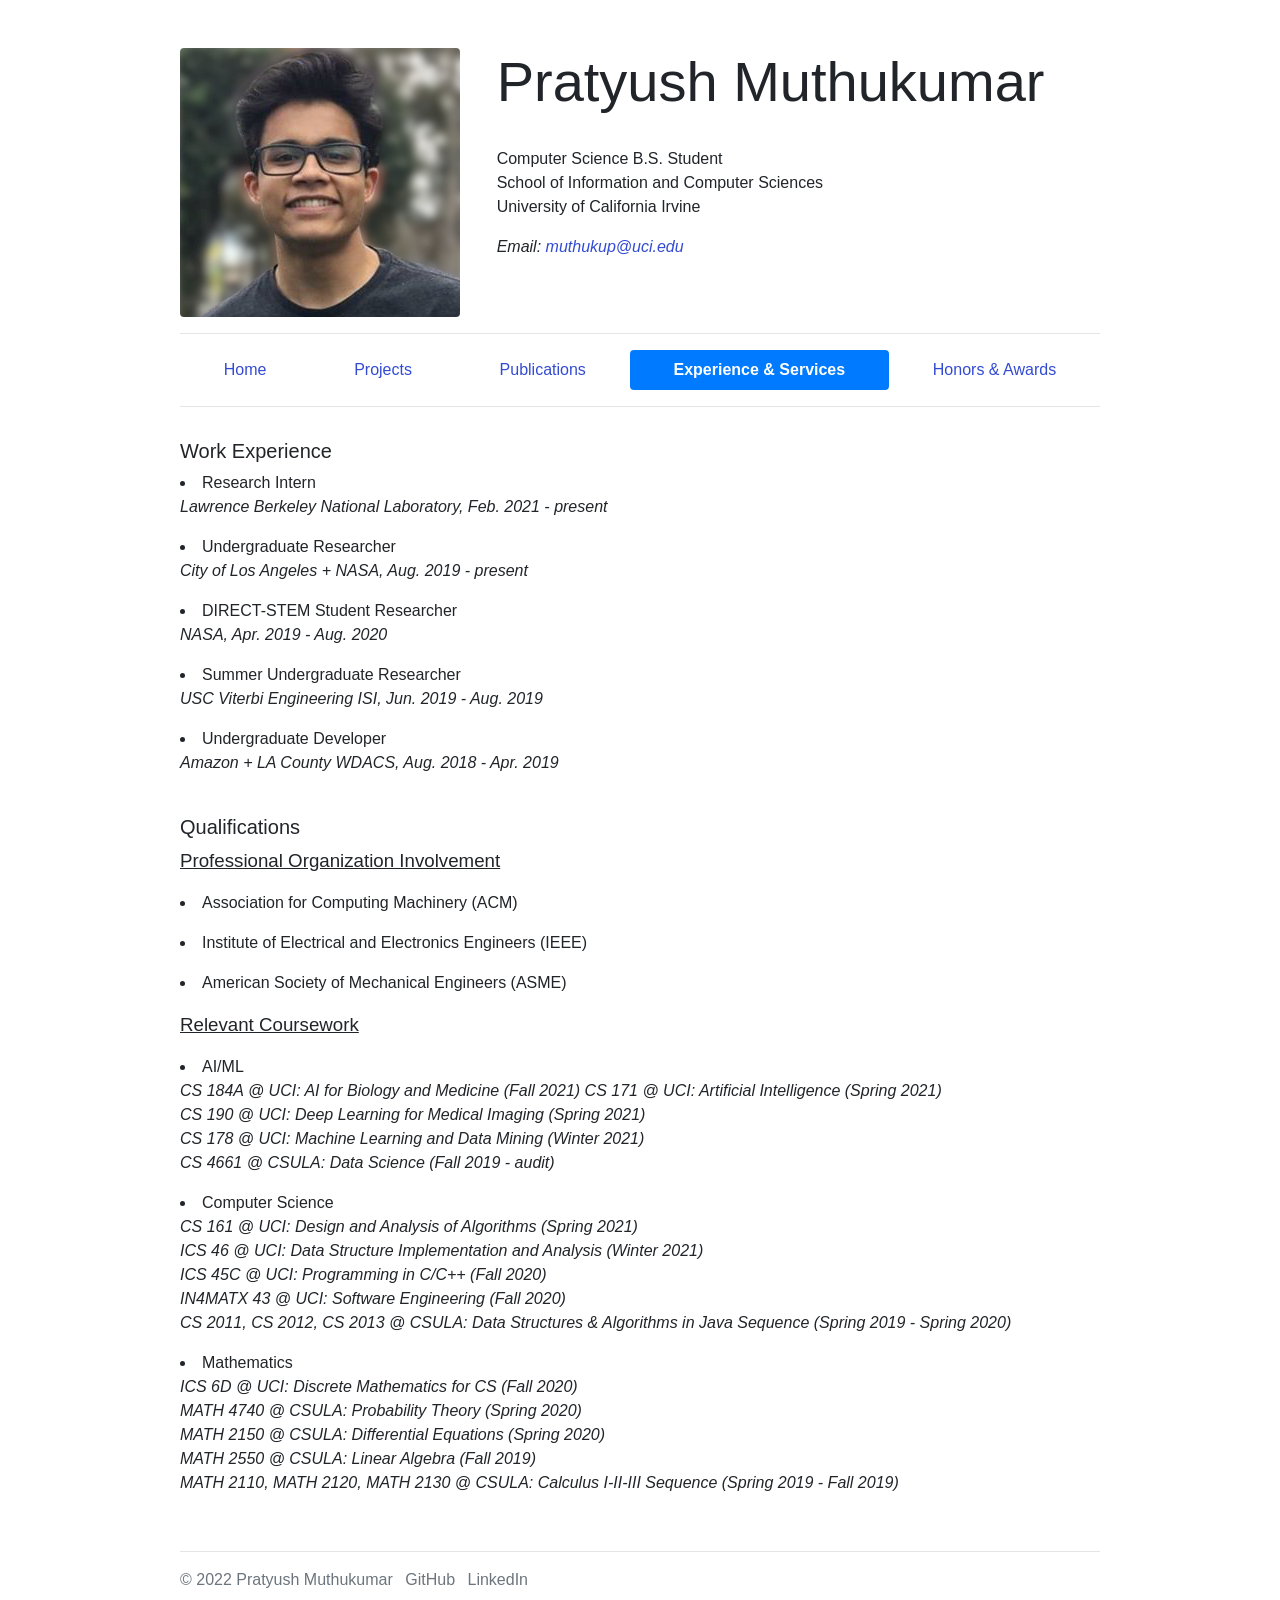
==== experience/index.html @ 7e535407 "Update index.html" ====
<!DOCTYPE html>
<html lang="en">

<style type="text/css">
/* unvisited link */
a:link {
    color: #334bd3;
}

/* visited link */
a:visited {
    color: #334bd3;
}

/* mouse over link */
a:hover {
    color: #334bd3;
}

/* selected link */
a:active {
    color: #334bd3;
}
</style>

<head>
  <meta charset="utf-8">
  <title>Pratyush Muthukumar</title>
  <meta name="author" content="Pratyush Muthukumar">
  <link rel="stylesheet" href="https://cdnjs.cloudflare.com/ajax/libs/twitter-bootstrap/4.1.3/css/bootstrap.min.css" type="text/css">
  <link rel="icon" type="image/png" href="../images/icon.png">
</head>

<body>

<div class="pt-5">
  <div class="container">
    <div class="row">

      <div class="col-md-10 offset-1">
        <div class="row">

          <div class="col-md-4">
            <img src="../images/profile.png" class="img-fluid d-block rounded">
          </div>

          <div class="col-md-8">
            <h1 class="display-4"> Pratyush Muthukumar </h1>
            <p><br> Computer Science B.S. Student <br>
               School of Information and Computer Sciences <br>
               University of California Irvine </p>
            <p class="font-italic"> Email: <a href="mailto:muthukup@uci.edu">muthukup@uci.edu</a></p>
          </div>

        </div>
      </div>

    </div>
  </div>
</div>

<div class="">
  <div class="container">
    <div class="row">
      <div class="col-md-10 offset-1">
        <hr>
        <ul class="nav nav-pills nav-fill">
          <li class="nav-item">
            <a href="../index.html" class="nav-link">Home</a>
          </li>
          <li class="nav-item">
            <a href="../projects/index.html" class="nav-link">Projects</a>
          </li>
          <li class="nav-item">
            <a href="../publications/index.html" class="nav-link">Publications</a>
          </li>
          <li class="nav-item">
            <a href="#" class="active nav-link"><b>Experience & Services</b></a>
          </li>
          <li class="nav-item">
            <a href="../honors/index.html" class="nav-link">Honors & Awards</a>
          </li>
        </ul>
        <hr>
      </div>
    </div>
  </div>
</div>

<div class="pt-3">
  <div class="container">
    <div class="row">
      <div class="col-md-10 offset-1">
        <h5 class="">Work Experience</h5>
          <li class="">Research Intern </li>
          <p class="font-italic">Lawrence Berkeley National Laboratory, Feb. 2021 - present</p>
          <li class="">Undergraduate Researcher </li>
          <p class="font-italic">City of Los Angeles + NASA, Aug. 2019 - present</p>
          <li class="">DIRECT-STEM Student Researcher </li>
          <p class="font-italic">NASA, Apr. 2019 - Aug. 2020</p>
          <li class="">Summer Undergraduate Researcher</li>
          <p class="font-italic">USC Viterbi Engineering ISI, Jun. 2019 - Aug. 2019</p>
          <li class="">Undergraduate Developer</li>
          <p class="font-italic">Amazon + LA County WDACS, Aug. 2018 - Apr. 2019</p>
        <br>

        <h5 class="">Qualifications</h5>
        <p style="font-size: 1.17em;"><u>Professional Organization Involvement</u></p>
        <p> 
          <li class="">Association for Computing Machinery (ACM)</li>
        </p>
        <p> 
          <li class="">Institute of Electrical and Electronics Engineers (IEEE)</li>
        </p>
        <p> 
          <li class=""> American Society of Mechanical Engineers (ASME) </li>
        </p>
        <p style="font-size: 1.17em;"><u>Relevant Coursework</u></p>
          <p> 
            <li class="">AI/ML</li>
            <i>CS 184A @ UCI: AI for Biology and Medicine (Fall 2021)</i>
            <i>CS 171 @ UCI: Artificial Intelligence (Spring 2021)</i><br>
            <i>CS 190 @ UCI: Deep Learning for Medical Imaging (Spring 2021)</i><br>
            <i>CS 178 @ UCI: Machine Learning and Data Mining (Winter 2021)</i><br>
            <i>CS 4661 @ CSULA: Data Science (Fall 2019 - audit)</i><br>
          </p>
           <p> 
            <li class="">Computer Science</li>
            <i>CS 161 @ UCI: Design and Analysis of Algorithms (Spring 2021)</i><br>
            <i>ICS 46 @ UCI: Data Structure Implementation and Analysis (Winter 2021)</i><br>
            <i>ICS 45C @ UCI: Programming in C/C++ (Fall 2020)</i><br>
            <i>IN4MATX 43 @ UCI: Software Engineering (Fall 2020)</i><br>
            <i>CS 2011, CS 2012, CS 2013 @ CSULA: Data Structures & Algorithms in Java Sequence (Spring 2019 - Spring 2020)</i><br>
          </p>
          <p> 
            <li class="">Mathematics</li>
            <i>ICS 6D @ UCI: Discrete Mathematics for CS (Fall 2020)</i><br>
            <i>MATH 4740 @ CSULA: Probability Theory (Spring 2020)</i><br>
            <i>MATH 2150 @ CSULA: Differential Equations (Spring 2020)</i><br>
            <i>MATH 2550 @ CSULA: Linear Algebra (Fall 2019)</i><br>
            <i>MATH 2110, MATH 2120, MATH 2130 @ CSULA: Calculus I-II-III Sequence (Spring 2019 - Fall 2019)</i><br>
          </p>
        <br>
      </div>
    </div>
  </div>
</div>

<div class="">
  <div class="container">
    <div class="row">
      <div class="col-md-10 offset-1">
        <hr>
          <ul class="list-inline">
            <li class="list-inline-item text-muted"> &copy; 2022 Pratyush Muthukumar</li>
            <li class="list-inline-item"><a href="https://github.com/PannuMuthu" target="_blank" class="text-muted">GitHub</a></li>
            <li class="list-inline-item"><a href="https://www.linkedin.com/in/pratyush-muthukumar/" target="_blank" class="text-muted">LinkedIn</a></li>
          </ul>
      </div>
    </div>
  </div>
</div>

</body>
</html>
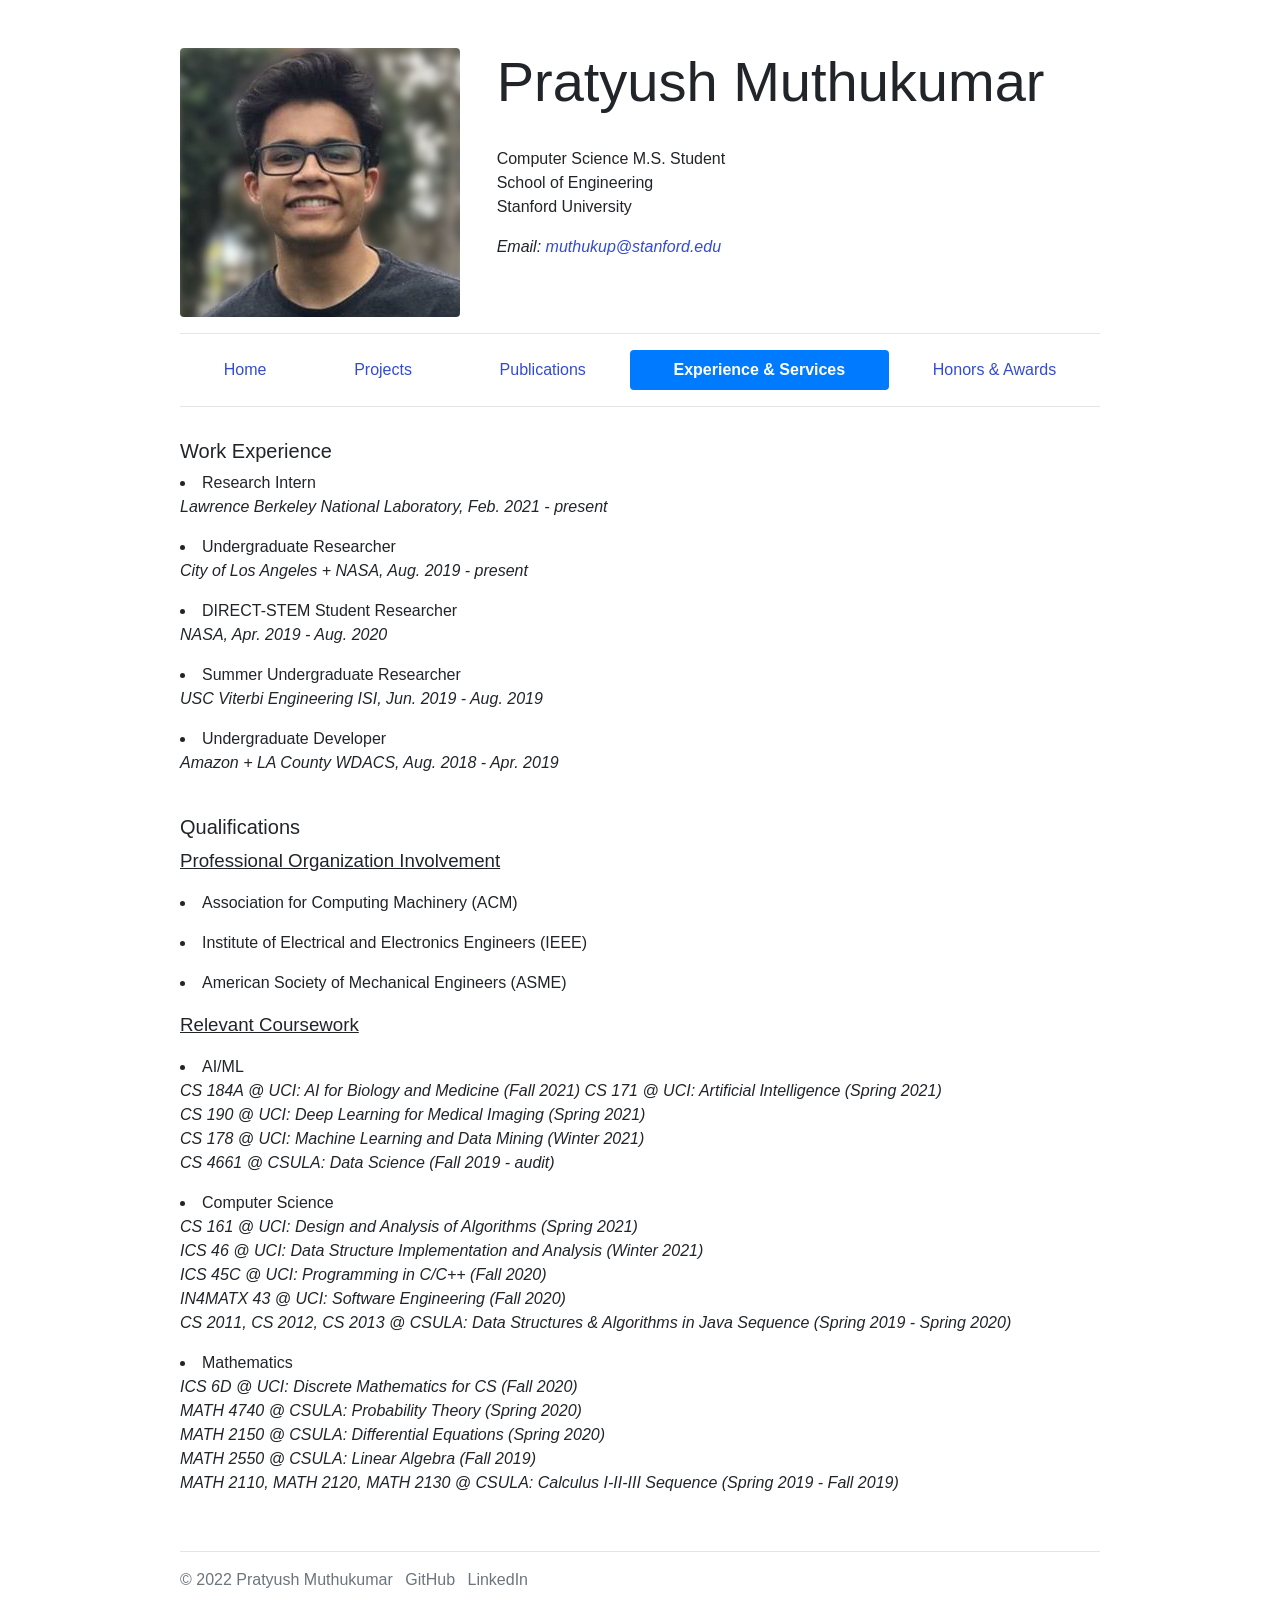
==== commit 44e6f8e5: "Update index.html" ====
--- a/experience/index.html
+++ b/experience/index.html
@@ -46,10 +46,10 @@
 
           <div class="col-md-8">
             <h1 class="display-4"> Pratyush Muthukumar </h1>
-            <p><br> Computer Science B.S. Student <br>
-               School of Information and Computer Sciences <br>
-               University of California Irvine </p>
-            <p class="font-italic"> Email: <a href="mailto:muthukup@uci.edu">muthukup@uci.edu</a></p>
+            <p><br> Computer Science M.S. Student <br>
+               School of Engineering <br>
+               Stanford University </p>
+            <p class="font-italic"> Email: <a href="mailto:muthukup@stanford.edu">muthukup@stanford.edu</a></p>
           </div>
 
         </div>
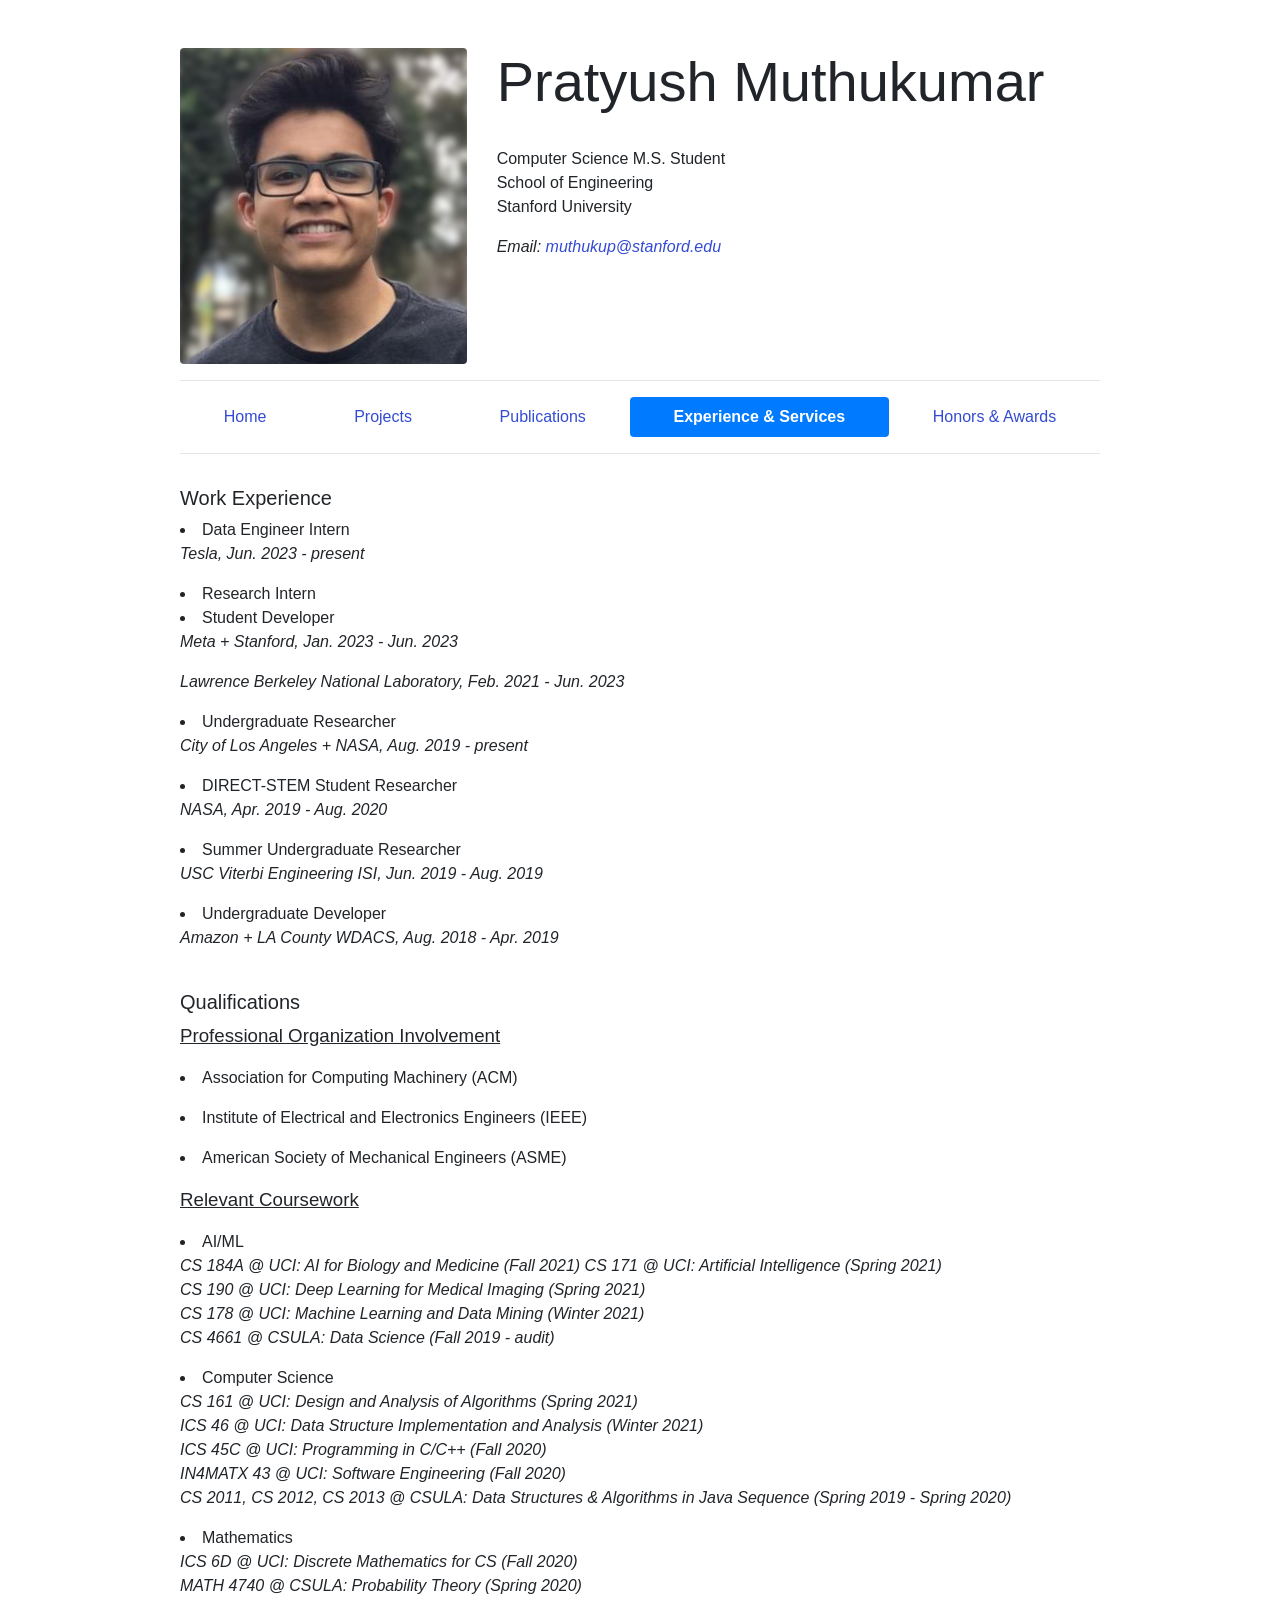
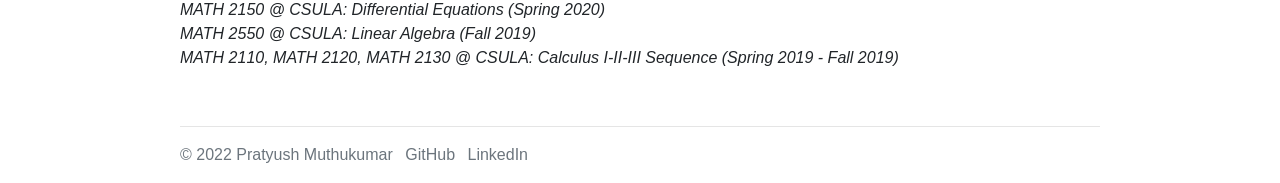
==== commit 7a8ed738: "Update index.html" ====
--- a/experience/index.html
+++ b/experience/index.html
@@ -92,8 +92,12 @@
     <div class="row">
       <div class="col-md-10 offset-1">
         <h5 class="">Work Experience</h5>
+          <li class="">Data Engineer Intern </li>
+          <p class="font-italic">Tesla, Jun. 2023 - present</p>
           <li class="">Research Intern </li>
-          <p class="font-italic">Lawrence Berkeley National Laboratory, Feb. 2021 - present</p>
+          <li class="">Student Developer</li>
+          <p class="font-italic">Meta + Stanford, Jan. 2023 - Jun. 2023</p>
+          <p class="font-italic">Lawrence Berkeley National Laboratory, Feb. 2021 - Jun. 2023</p>
           <li class="">Undergraduate Researcher </li>
           <p class="font-italic">City of Los Angeles + NASA, Aug. 2019 - present</p>
           <li class="">DIRECT-STEM Student Researcher </li>
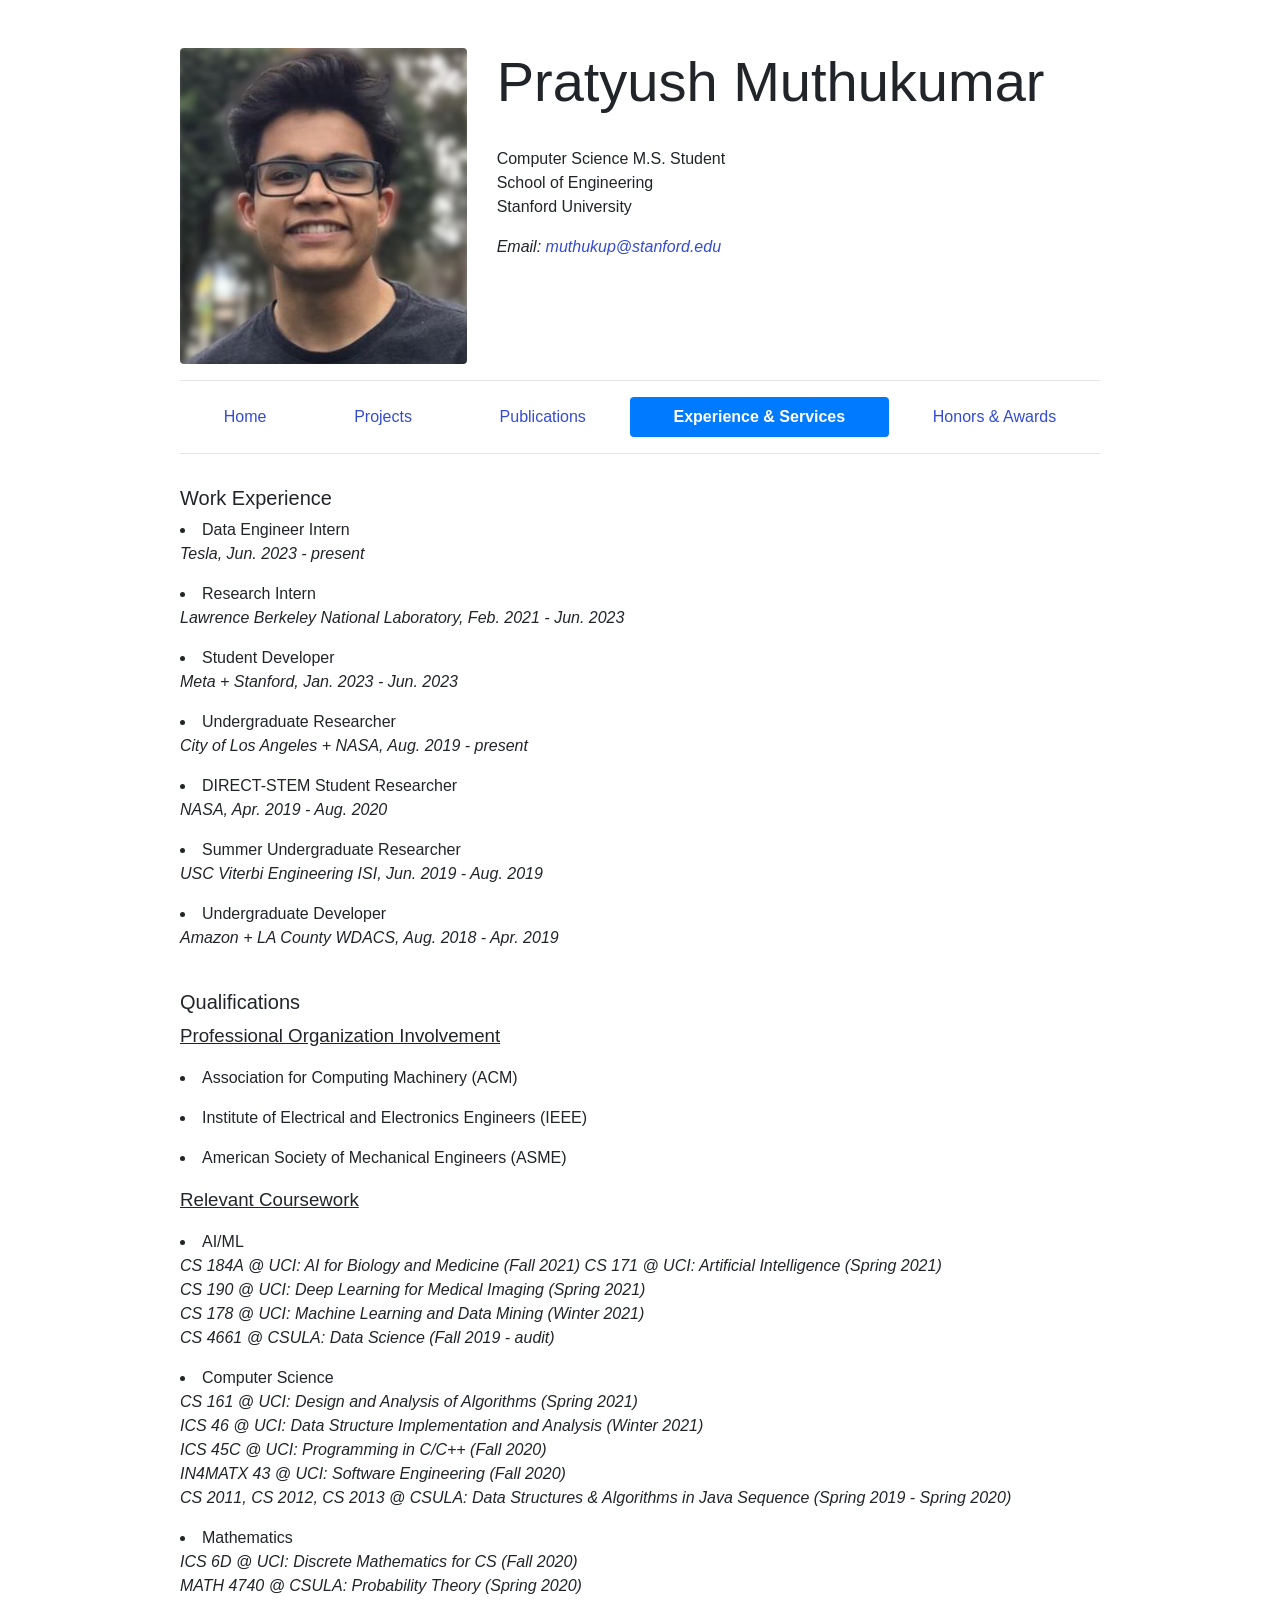
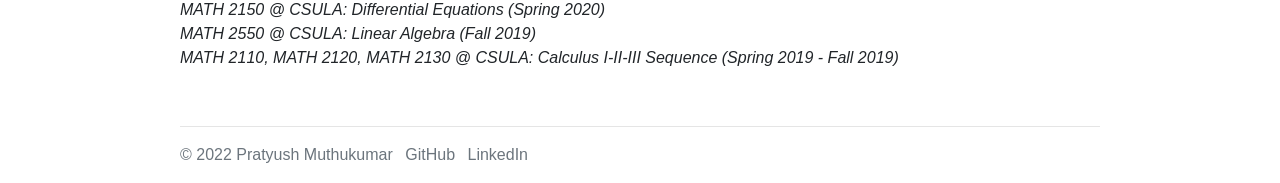
==== commit 9d26f974: "Update index.html" ====
--- a/experience/index.html
+++ b/experience/index.html
@@ -95,9 +95,9 @@
           <li class="">Data Engineer Intern </li>
           <p class="font-italic">Tesla, Jun. 2023 - present</p>
           <li class="">Research Intern </li>
+          <p class="font-italic">Lawrence Berkeley National Laboratory, Feb. 2021 - Jun. 2023</p>
           <li class="">Student Developer</li>
           <p class="font-italic">Meta + Stanford, Jan. 2023 - Jun. 2023</p>
-          <p class="font-italic">Lawrence Berkeley National Laboratory, Feb. 2021 - Jun. 2023</p>
           <li class="">Undergraduate Researcher </li>
           <p class="font-italic">City of Los Angeles + NASA, Aug. 2019 - present</p>
           <li class="">DIRECT-STEM Student Researcher </li>
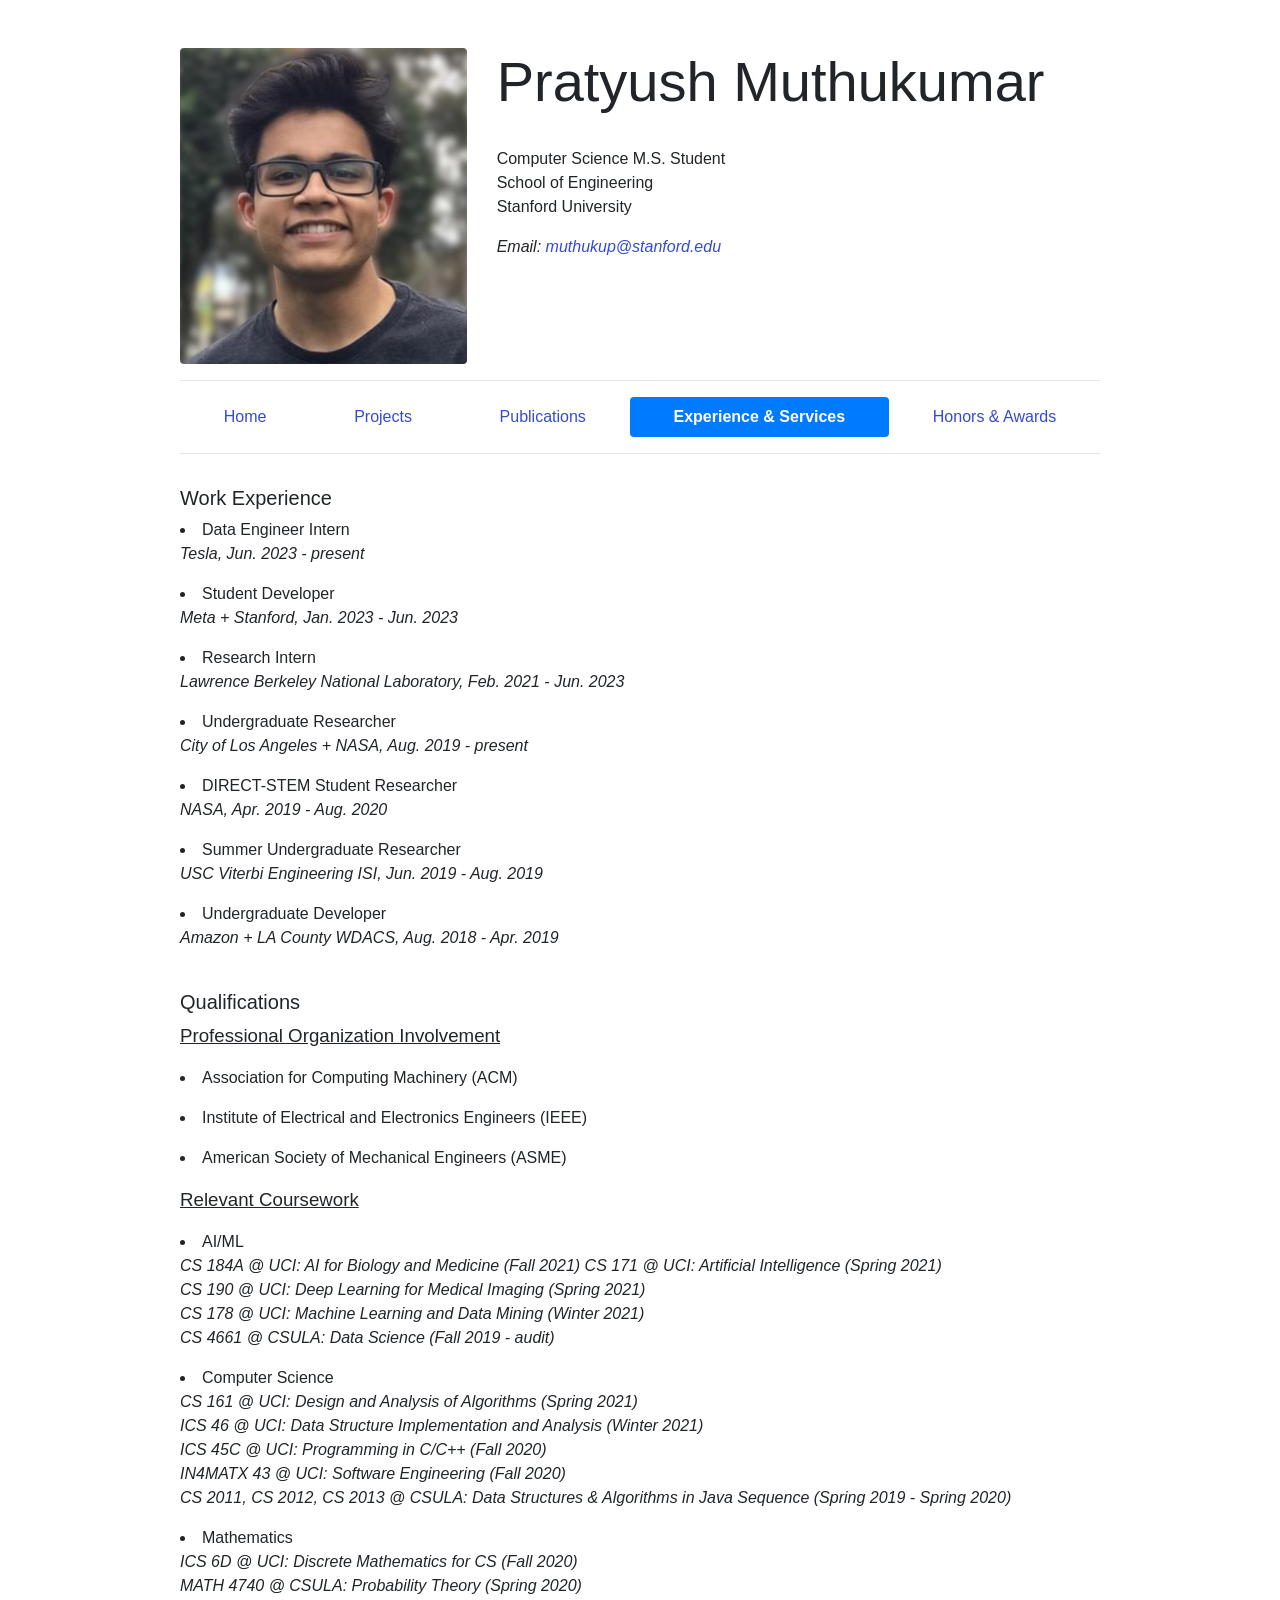
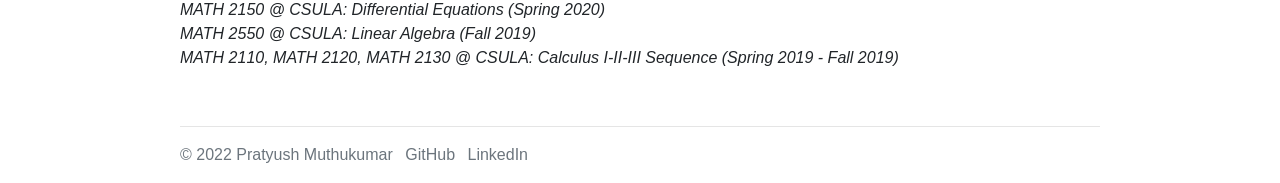
==== commit b96bd144: "Update index.html" ====
--- a/experience/index.html
+++ b/experience/index.html
@@ -94,10 +94,10 @@
         <h5 class="">Work Experience</h5>
           <li class="">Data Engineer Intern </li>
           <p class="font-italic">Tesla, Jun. 2023 - present</p>
+          <li class="">Student Developer</li>
+          <p class="font-italic">Meta + Stanford, Jan. 2023 - Jun. 2023</p>
           <li class="">Research Intern </li>
           <p class="font-italic">Lawrence Berkeley National Laboratory, Feb. 2021 - Jun. 2023</p>
-          <li class="">Student Developer</li>
-          <p class="font-italic">Meta + Stanford, Jan. 2023 - Jun. 2023</p>
           <li class="">Undergraduate Researcher </li>
           <p class="font-italic">City of Los Angeles + NASA, Aug. 2019 - present</p>
           <li class="">DIRECT-STEM Student Researcher </li>
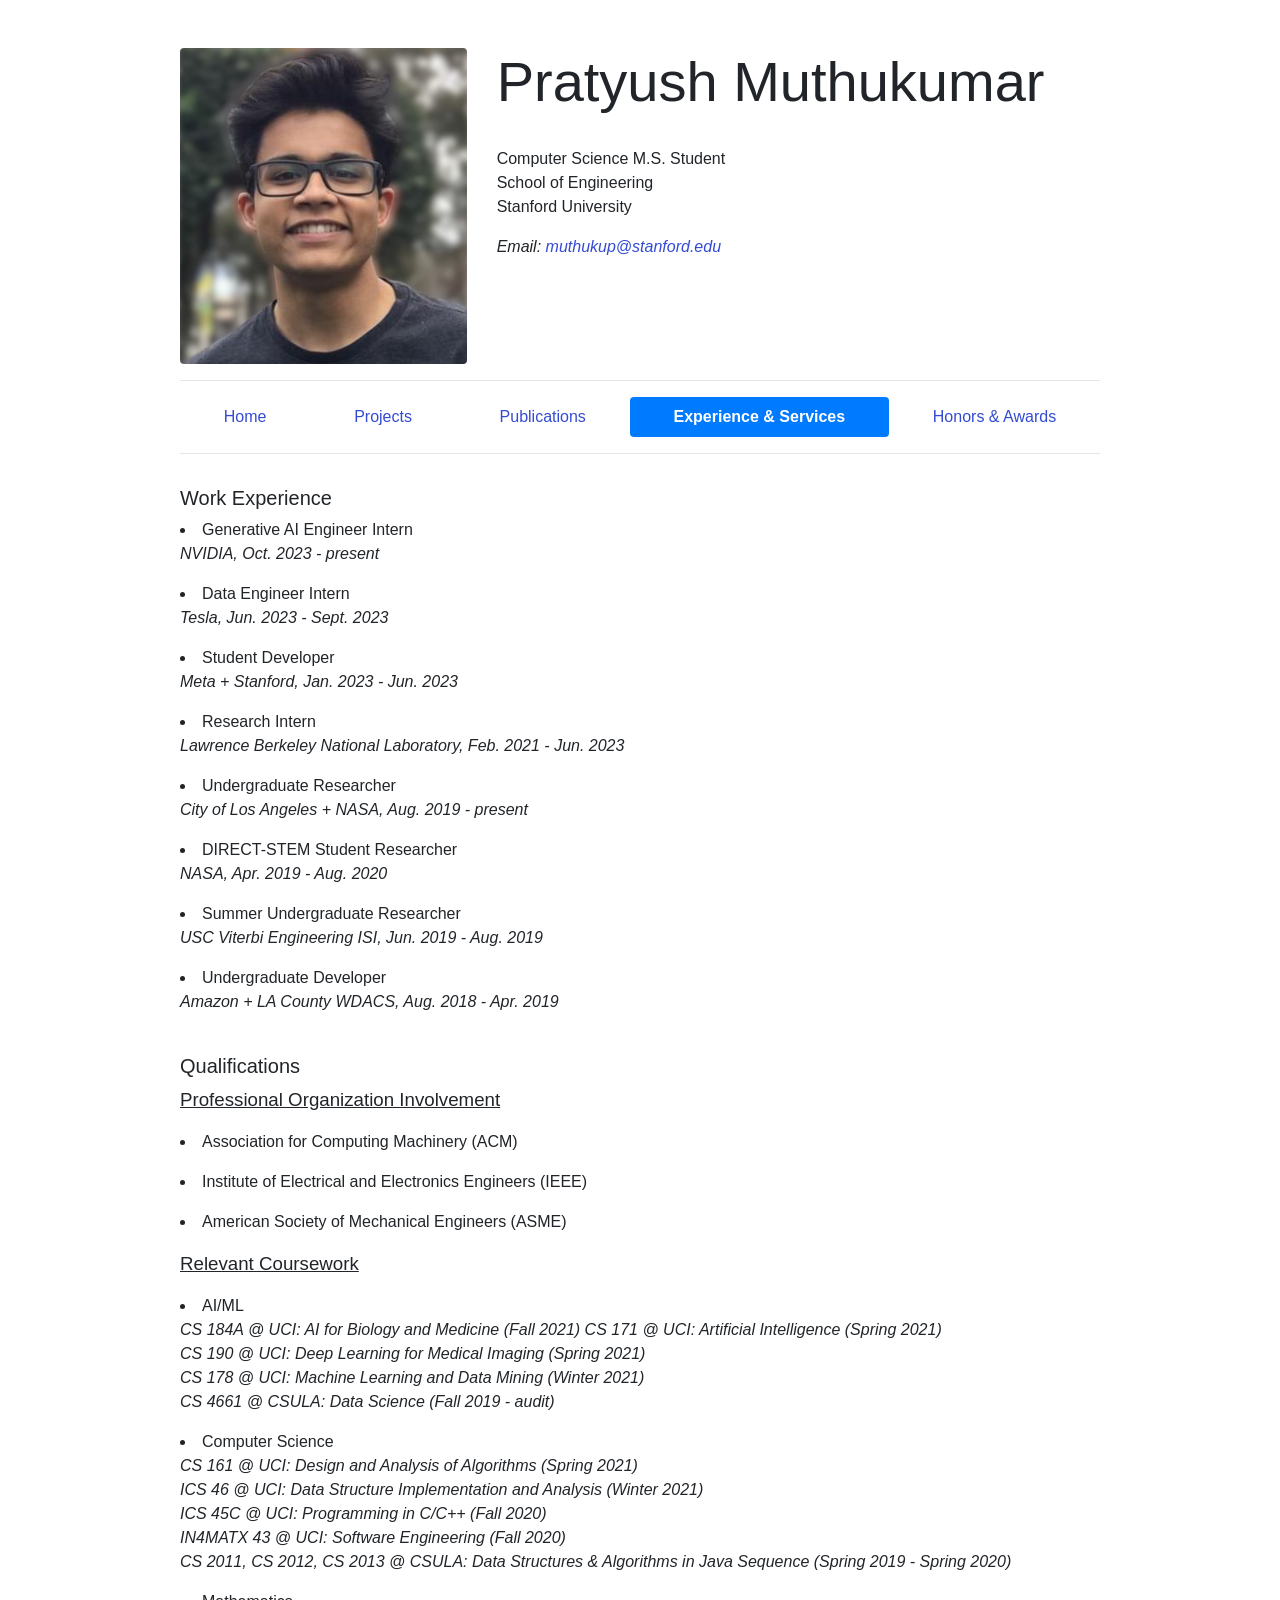
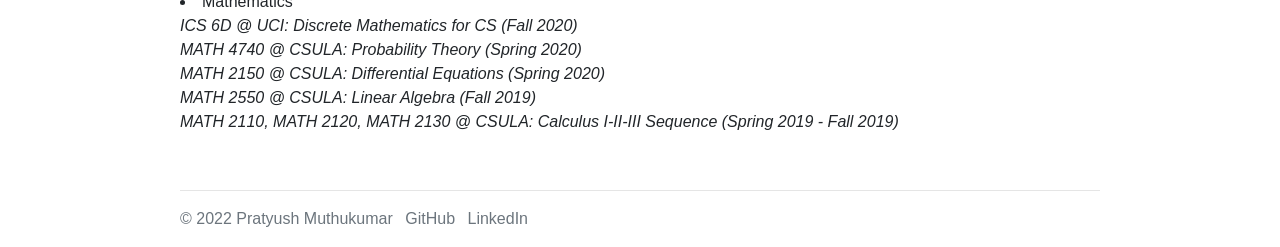
==== commit f7997ee7: "update experience" ====
--- a/experience/index.html
+++ b/experience/index.html
@@ -92,8 +92,10 @@
     <div class="row">
       <div class="col-md-10 offset-1">
         <h5 class="">Work Experience</h5>
+          <li class="">Generative AI Engineer Intern</li>
+          <p class="font-italic">NVIDIA, Oct. 2023 - present</p>
           <li class="">Data Engineer Intern </li>
-          <p class="font-italic">Tesla, Jun. 2023 - present</p>
+          <p class="font-italic">Tesla, Jun. 2023 - Sept. 2023</p>
           <li class="">Student Developer</li>
           <p class="font-italic">Meta + Stanford, Jan. 2023 - Jun. 2023</p>
           <li class="">Research Intern </li>
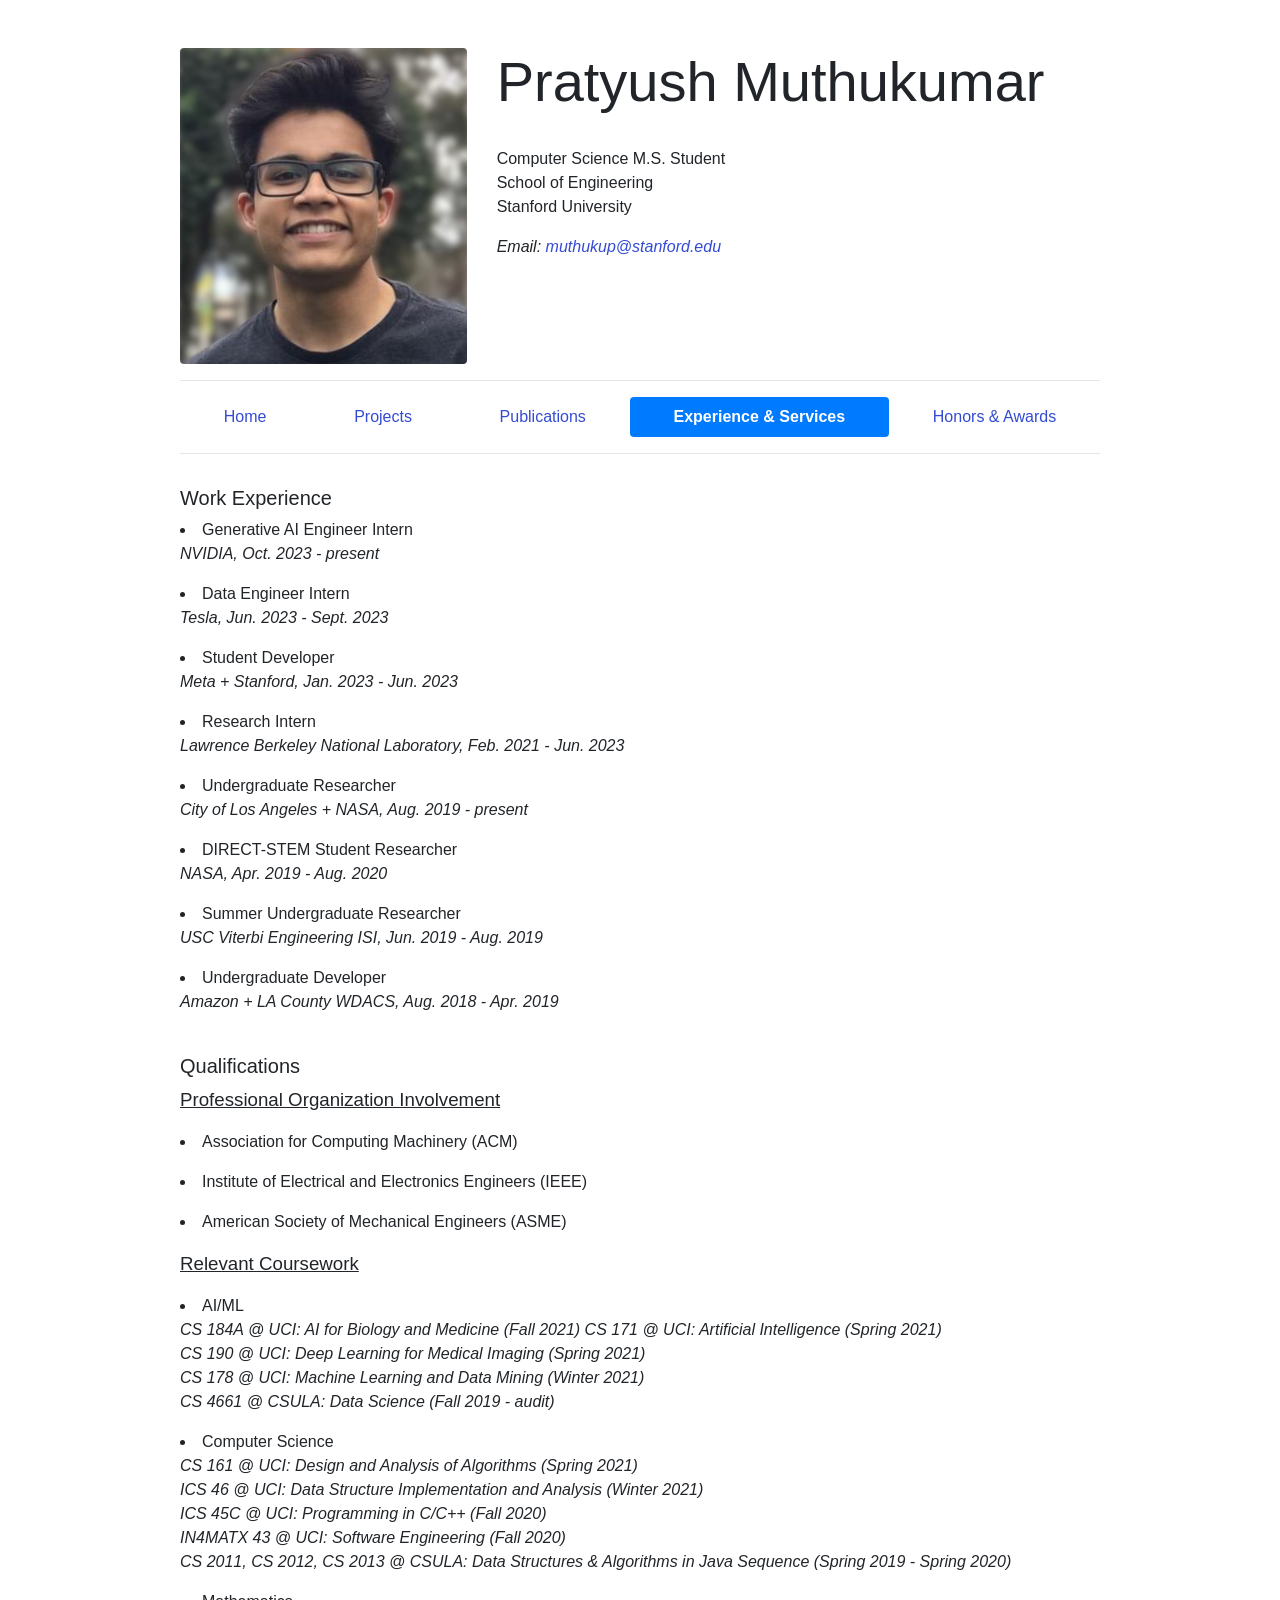
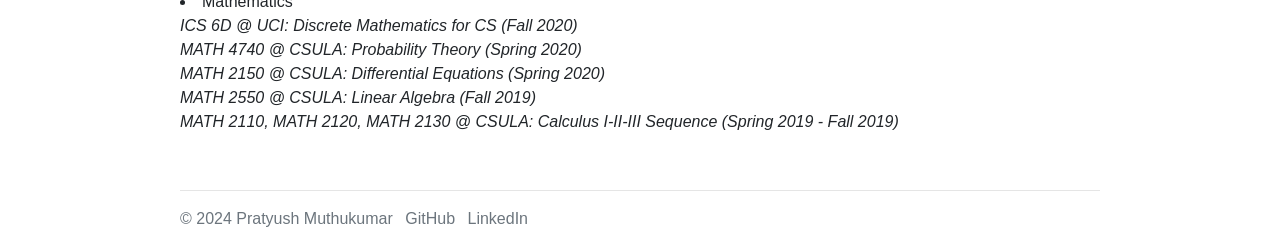
==== commit cfc4497c: "update copyright" ====
--- a/experience/index.html
+++ b/experience/index.html
@@ -158,7 +158,7 @@
       <div class="col-md-10 offset-1">
         <hr>
           <ul class="list-inline">
-            <li class="list-inline-item text-muted"> &copy; 2022 Pratyush Muthukumar</li>
+            <li class="list-inline-item text-muted"> &copy; 2024 Pratyush Muthukumar</li>
             <li class="list-inline-item"><a href="https://github.com/PannuMuthu" target="_blank" class="text-muted">GitHub</a></li>
             <li class="list-inline-item"><a href="https://www.linkedin.com/in/pratyush-muthukumar/" target="_blank" class="text-muted">LinkedIn</a></li>
           </ul>
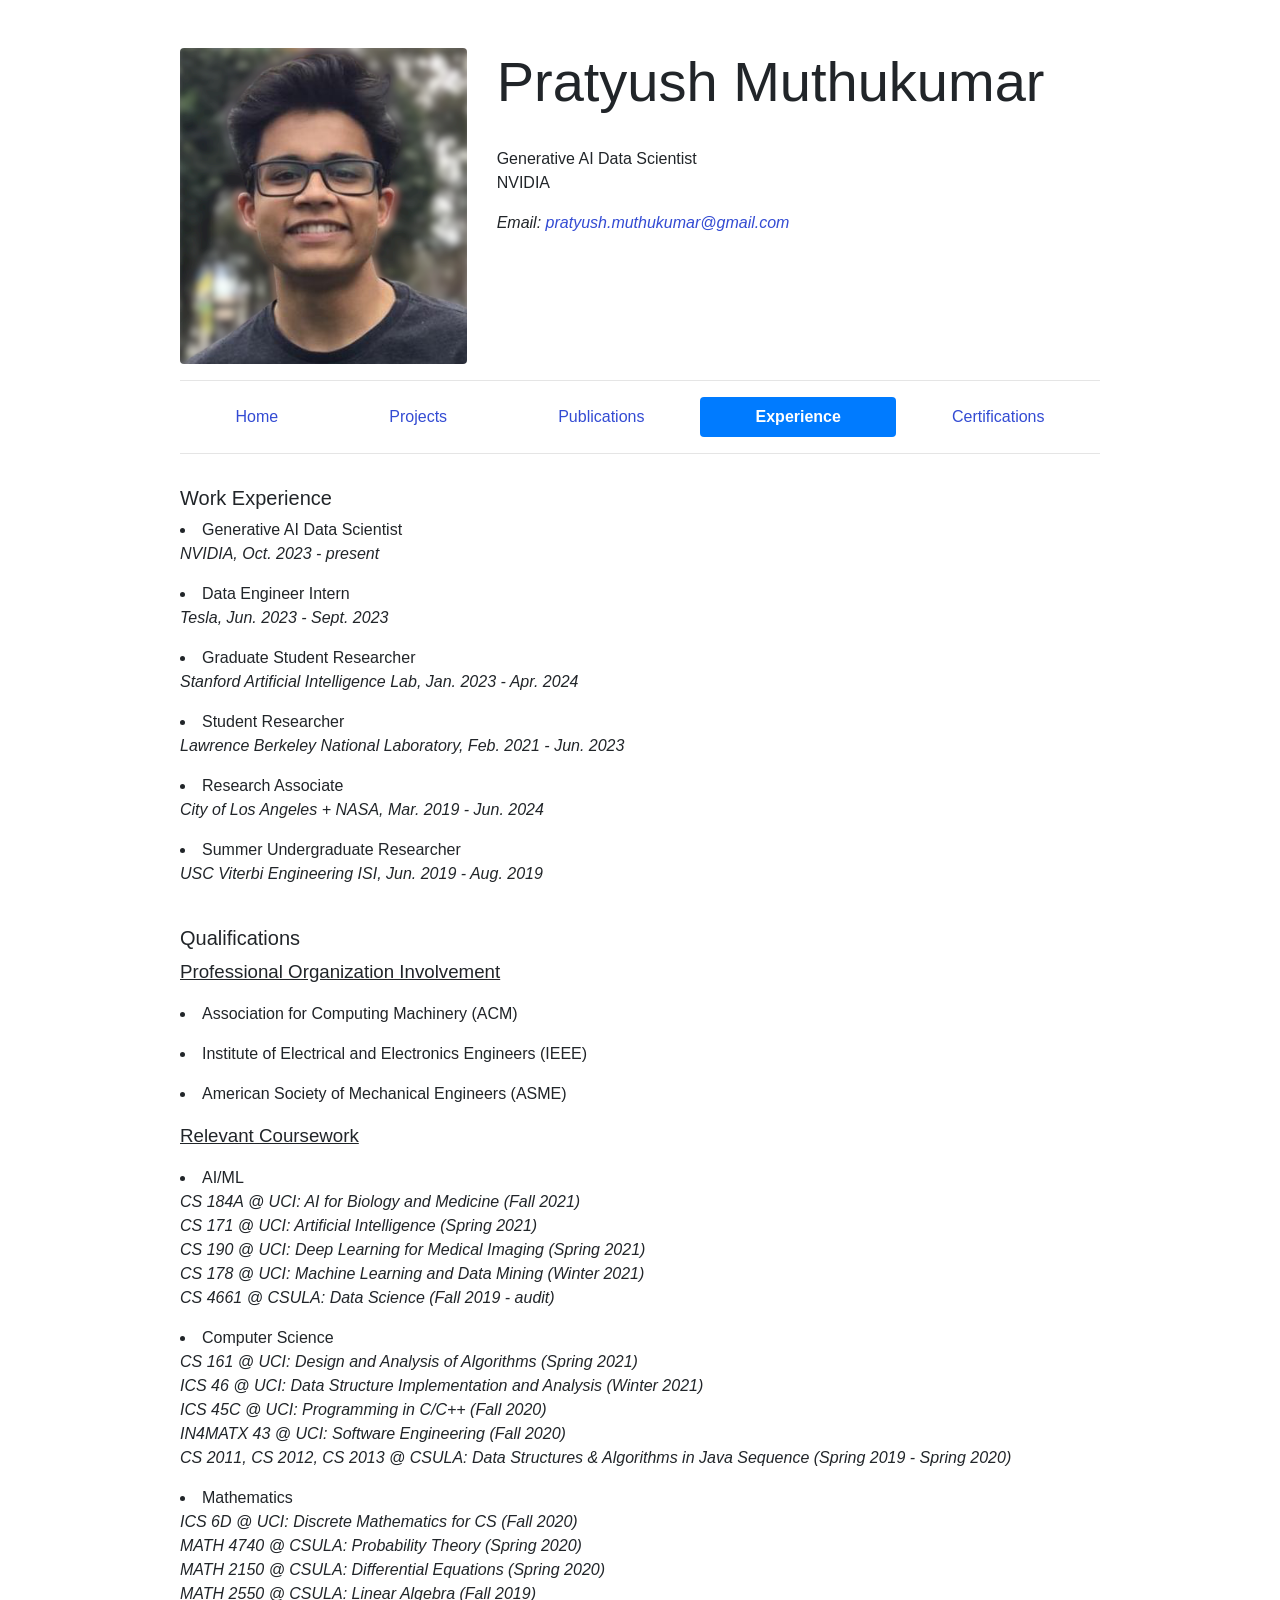
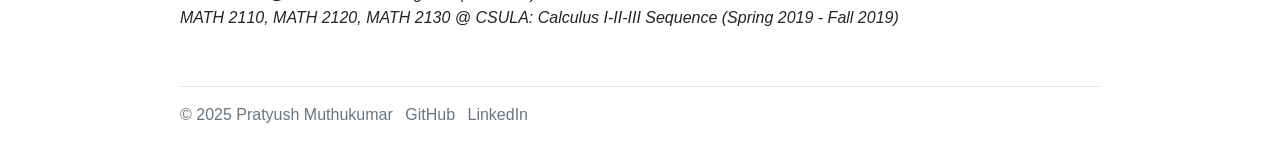
==== commit 77b2f51a: "update 2025" ====
--- a/experience/index.html
+++ b/experience/index.html
@@ -46,10 +46,9 @@
 
           <div class="col-md-8">
             <h1 class="display-4"> Pratyush Muthukumar </h1>
-            <p><br> Computer Science M.S. Student <br>
-               School of Engineering <br>
-               Stanford University </p>
-            <p class="font-italic"> Email: <a href="mailto:muthukup@stanford.edu">muthukup@stanford.edu</a></p>
+            <p><br> Generative AI Data Scientist <br>
+               NVIDIA </p>
+            <p class="font-italic"> Email: <a href="mailto:pratyush.muthukumar@gmail.com">pratyush.muthukumar@gmail.com</a></p>
           </div>
 
         </div>
@@ -75,10 +74,10 @@
             <a href="../publications/index.html" class="nav-link">Publications</a>
           </li>
           <li class="nav-item">
-            <a href="#" class="active nav-link"><b>Experience & Services</b></a>
+            <a href="#" class="active nav-link"><b>Experience</b></a>
           </li>
           <li class="nav-item">
-            <a href="../honors/index.html" class="nav-link">Honors & Awards</a>
+            <a href="../honors/index.html" class="nav-link">Certifications</a>
           </li>
         </ul>
         <hr>
@@ -92,22 +91,18 @@
     <div class="row">
       <div class="col-md-10 offset-1">
         <h5 class="">Work Experience</h5>
-          <li class="">Generative AI Engineer Intern</li>
+          <li class="">Generative AI Data Scientist</li>
           <p class="font-italic">NVIDIA, Oct. 2023 - present</p>
           <li class="">Data Engineer Intern </li>
           <p class="font-italic">Tesla, Jun. 2023 - Sept. 2023</p>
-          <li class="">Student Developer</li>
-          <p class="font-italic">Meta + Stanford, Jan. 2023 - Jun. 2023</p>
-          <li class="">Research Intern </li>
+          <li class="">Graduate Student Researcher </li>
+          <p class="font-italic">Stanford Artificial Intelligence Lab, Jan. 2023 - Apr. 2024</p>
+          <li class="">Student Researcher </li>
           <p class="font-italic">Lawrence Berkeley National Laboratory, Feb. 2021 - Jun. 2023</p>
-          <li class="">Undergraduate Researcher </li>
-          <p class="font-italic">City of Los Angeles + NASA, Aug. 2019 - present</p>
-          <li class="">DIRECT-STEM Student Researcher </li>
-          <p class="font-italic">NASA, Apr. 2019 - Aug. 2020</p>
+          <li class="">Research Associate </li>
+          <p class="font-italic">City of Los Angeles + NASA, Mar. 2019 - Jun. 2024</p>
           <li class="">Summer Undergraduate Researcher</li>
           <p class="font-italic">USC Viterbi Engineering ISI, Jun. 2019 - Aug. 2019</p>
-          <li class="">Undergraduate Developer</li>
-          <p class="font-italic">Amazon + LA County WDACS, Aug. 2018 - Apr. 2019</p>
         <br>
 
         <h5 class="">Qualifications</h5>
@@ -124,7 +119,7 @@
         <p style="font-size: 1.17em;"><u>Relevant Coursework</u></p>
           <p> 
             <li class="">AI/ML</li>
-            <i>CS 184A @ UCI: AI for Biology and Medicine (Fall 2021)</i>
+            <i>CS 184A @ UCI: AI for Biology and Medicine (Fall 2021)</i><br>
             <i>CS 171 @ UCI: Artificial Intelligence (Spring 2021)</i><br>
             <i>CS 190 @ UCI: Deep Learning for Medical Imaging (Spring 2021)</i><br>
             <i>CS 178 @ UCI: Machine Learning and Data Mining (Winter 2021)</i><br>
@@ -158,7 +153,7 @@
       <div class="col-md-10 offset-1">
         <hr>
           <ul class="list-inline">
-            <li class="list-inline-item text-muted"> &copy; 2024 Pratyush Muthukumar</li>
+            <li class="list-inline-item text-muted"> &copy; 2025 Pratyush Muthukumar</li>
             <li class="list-inline-item"><a href="https://github.com/PannuMuthu" target="_blank" class="text-muted">GitHub</a></li>
             <li class="list-inline-item"><a href="https://www.linkedin.com/in/pratyush-muthukumar/" target="_blank" class="text-muted">LinkedIn</a></li>
           </ul>
